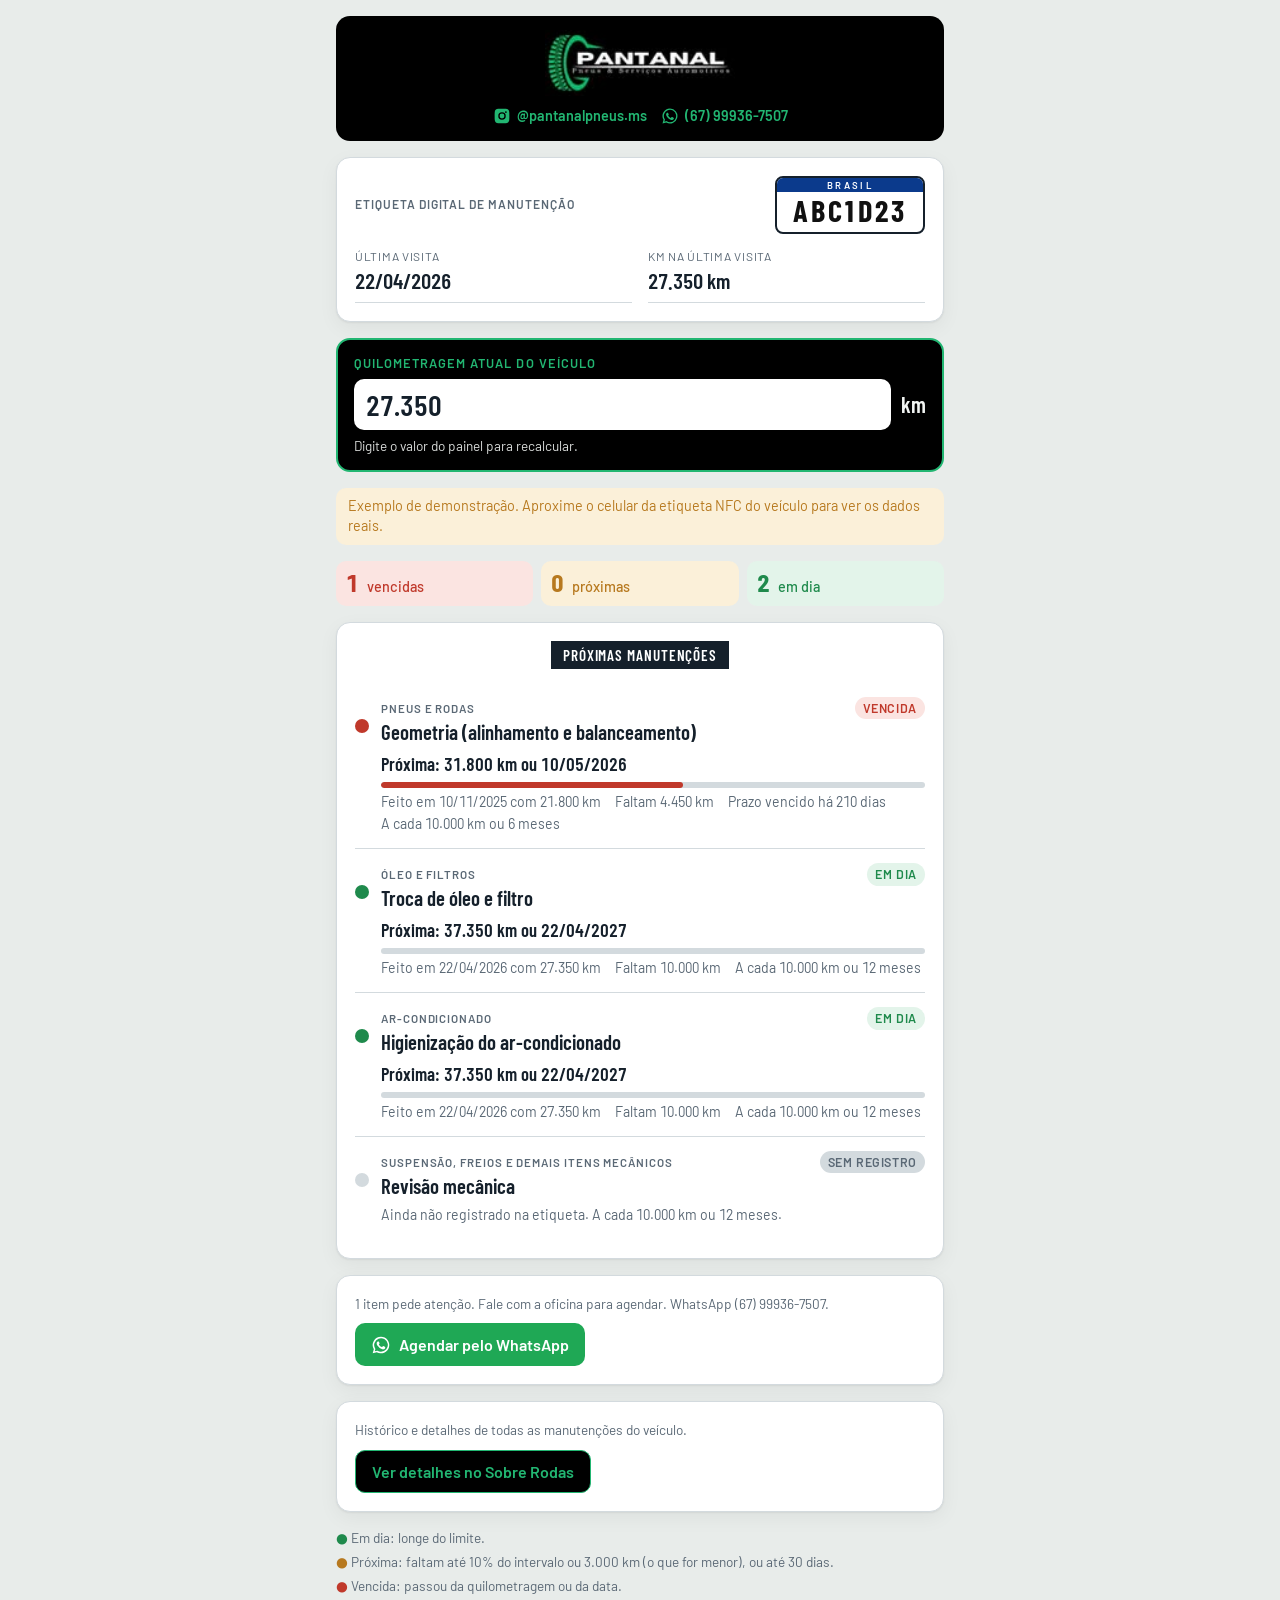
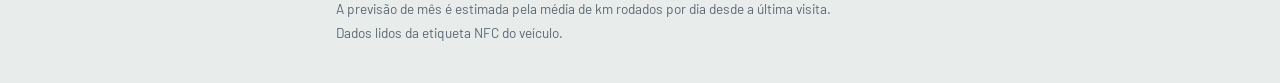
==== frontend/cliente/index.html @ e198ce08 "Separar backend em Python e área da oficina com login - frontend/cliente: página do cliente (GitHub " ====
<!doctype html>
<html lang="pt-BR">
<head>
<meta charset="utf-8">
<meta name="viewport" content="width=device-width, initial-scale=1, viewport-fit=cover">
<title>Etiqueta de Manutenção</title>
<link rel="stylesheet" href="https://fonts.googleapis.com/css2?family=Barlow+Condensed:wght@500;600;700&family=Barlow:wght@400;500;600&display=swap">
<link rel="stylesheet" href="estilo.css">

</head>
<body>
<main class="wrap">
  <header class="brandbar">
    <img src="logo.png" alt="Pantanal Pneus &amp; Serviços Automotivos" width="150" height="52">
    <nav class="brandlinks" aria-label="Contato da oficina">
      <a id="insta" href="#" target="_blank" rel="noopener"><svg viewBox="0 0 24 24" aria-hidden="true"><path d="M12 2.2c3.2 0 3.6 0 4.8.1 3.3.1 4.8 1.7 4.9 4.9.1 1.3.1 1.6.1 4.8s0 3.6-.1 4.8c-.1 3.2-1.7 4.8-4.9 4.9-1.3.1-1.6.1-4.8.1s-3.6 0-4.8-.1c-3.3-.1-4.8-1.7-4.9-4.9C2.2 15.6 2.2 15.2 2.2 12s0-3.6.1-4.8C2.4 3.9 3.9 2.4 7.2 2.3 8.4 2.2 8.8 2.2 12 2.2zm0 4.8a5 5 0 1 0 0 10 5 5 0 0 0 0-10zm0 8.2a3.2 3.2 0 1 1 0-6.4 3.2 3.2 0 0 1 0 6.4zm5.2-9.6a1.2 1.2 0 1 0 0 2.4 1.2 1.2 0 0 0 0-2.4z"/></svg><span id="instaTxt"></span></a>
      <a id="whatsTopo" href="#" target="_blank" rel="noopener"><svg viewBox="0 0 24 24" aria-hidden="true"><path d="M12 2a10 10 0 0 0-8.6 15.1L2 22l5-1.3A10 10 0 1 0 12 2zm0 18.2c-1.5 0-3-.4-4.2-1.2l-.3-.2-3 .8.8-2.9-.2-.3A8.2 8.2 0 1 1 12 20.2zm4.5-6.1c-.2-.1-1.5-.7-1.7-.8-.2-.1-.4-.1-.6.1l-.8 1c-.1.2-.3.2-.5.1a6.7 6.7 0 0 1-3.3-2.9c-.3-.4.2-.4.7-1.3.1-.2 0-.3 0-.4l-.8-1.8c-.2-.5-.4-.4-.6-.4h-.5c-.2 0-.4.1-.7.3-.2.3-.9.9-.9 2.1s.9 2.4 1 2.6c.1.2 1.8 2.8 4.4 3.9 1.6.7 2.3.8 3.1.6.5-.1 1.5-.6 1.7-1.2.2-.6.2-1.1.2-1.2-.1-.1-.3-.2-.5-.3z"/></svg><span id="foneTopo"></span></a>
    </nav>
  </header>

  <section class="sticker" aria-labelledby="titulo">
    <div class="top">
      <div class="kicker" id="titulo">Etiqueta digital de manutenção</div>
      <h1 class="plate" aria-label="Placa do veículo"><span id="placa">–</span></h1>
    </div>
    <dl class="facts">
      <div><dt>Última visita</dt><dd class="tab" id="ultData">–</dd></div>
      <div><dt>Km na última visita</dt><dd class="tab" id="ultKm">–</dd></div>
    </dl>
  </section>

  <section class="kmbox">
    <label for="km">Quilometragem atual do veículo</label>
    <div class="kmrow">
      <input id="km" type="text" inputmode="numeric" autocomplete="off" aria-describedby="kmhint">
      <span>km</span>
    </div>
    <div class="kmhint" id="kmhint">Digite o valor do painel para recalcular.</div>
  </section>

  <div class="notice" id="aviso" hidden></div>

  <section class="summary" aria-label="Resumo">
    <div class="chip bad"><span class="num tab" id="nBad">0</span> vencidas</div>
    <div class="chip warn"><span class="num tab" id="nWarn">0</span> próximas</div>
    <div class="chip ok"><span class="num tab" id="nOk">0</span> em dia</div>
  </section>

  <section class="sticker" aria-label="Próximas manutenções">
    <div class="label-head">Próximas manutenções</div>
    <ul class="list" id="lista"></ul>
  </section>

  <section class="sticker contact">
    <div class="small" id="contatoTxt">Fale com a oficina para agendar.</div>
    <a class="btn" id="whats" href="#" target="_blank" rel="noopener"><svg viewBox="0 0 24 24" aria-hidden="true"><path d="M12 2a10 10 0 0 0-8.6 15.1L2 22l5-1.3A10 10 0 1 0 12 2zm0 18.2c-1.5 0-3-.4-4.2-1.2l-.3-.2-3 .8.8-2.9-.2-.3A8.2 8.2 0 1 1 12 20.2zm4.5-6.1c-.2-.1-1.5-.7-1.7-.8-.2-.1-.4-.1-.6.1l-.8 1c-.1.2-.3.2-.5.1a6.7 6.7 0 0 1-3.3-2.9c-.3-.4.2-.4.7-1.3.1-.2 0-.3 0-.4l-.8-1.8c-.2-.5-.4-.4-.6-.4h-.5c-.2 0-.4.1-.7.3-.2.3-.9.9-.9 2.1s.9 2.4 1 2.6c.1.2 1.8 2.8 4.4 3.9 1.6.7 2.3.8 3.1.6.5-.1 1.5-.6 1.7-1.2.2-.6.2-1.1.2-1.2-.1-.1-.3-.2-.5-.3z"/></svg>Agendar pelo WhatsApp</a>
  </section>

  <section class="sticker contact">
    <div class="small">Histórico e detalhes de todas as manutenções do veículo.</div>
    <a class="b primary" id="detalhes" href="#" target="_blank" rel="noopener">Ver detalhes no Sobre Rodas</a>
  </section>

  <footer class="small legend">
    <div><b style="color:var(--ok)">●</b> Em dia: longe do limite.</div>
    <div><b style="color:var(--warn)">●</b> Próxima: faltam até 10% do intervalo ou 3.000 km (o que for menor), ou até 30 dias.</div>
    <div><b style="color:var(--bad)">●</b> Vencida: passou da quilometragem ou da data.</div>
    <div>A previsão de mês é estimada pela média de km rodados por dia desde a última visita.</div>
    <div class="foot-links"><span>Dados lidos da etiqueta NFC do veículo.</span><a id="linkOficina" href="#" hidden>Área da oficina</a></div>
  </footer>
</main>

<script src="config.js"></script>
<script>
const CFG = window.ETIQUETA, U = window.ETQ;
const $ = id => document.getElementById(id);
const fmtKm = n => Math.round(n).toLocaleString("pt-BR");
const fmtData = d => d.toLocaleDateString("pt-BR");
const fmtMes = d => d.toLocaleDateString("pt-BR", { month: "short", year: "numeric" }).replace(".", "");
const addMeses = (d, m) => { const r = new Date(d); r.setMonth(r.getMonth() + m); return r; };
const DIA = 86400000;
const hoje = () => { const d = new Date(); d.setHours(0, 0, 0, 0); return d; };
const RANK = { bad: 0, warn: 1, ok: 2, none: 3 };
const TEXTO = { bad: "Vencida", warn: "Próxima", ok: "Em dia", none: "Sem registro" };

// Exemplo mostrado quando a página é aberta sem os dados da etiqueta.
const EXEMPLO = "p=ABC1D23&o=l3q.1rz&g=gtk.1ng&h=o";

let params = new URLSearchParams(location.search);
const temDados = params.get("p") || CFG.servicos.some(s => { const r = U.ler(params, s); return r.km || r.dt; });
if (!temDados) params = new URLSearchParams(EXEMPLO);

const placa = U.placa(params.get("p")) || "–";
const registros = CFG.servicos.map(s => { const r = U.ler(params, s); return { ...s, ultKm: U.km(r.km), ultData: U.data(r.dt) }; });

// Visita mais recente: maior km e data mais recente entre os serviços.
const kms = registros.map(r => r.ultKm).filter(v => v != null);
const datas = registros.map(r => r.ultData).filter(Boolean);
const kmUltimo = kms.length ? Math.max(...kms) : 0;
const dataUltima = datas.length ? new Date(Math.max(...datas)) : null;

function calcular(kmAtual) {
  const m = CFG.margem;
  const kmPorDia = dataUltima && kmAtual > kmUltimo ? (kmAtual - kmUltimo) / Math.max(1, (hoje() - dataUltima) / DIA) : 0;

  return registros.map(r => {
    const it = { ...r, status: "none", usado: 0 };
    if (r.ultKm == null && !r.ultData) return it;
    let status = "ok";
    if (r.ultKm != null) {
      it.proxKm = r.ultKm + r.intervalo_km;
      it.faltaKm = it.proxKm - kmAtual;
      const margem = Math.min(r.intervalo_km * m.fracao, m.km);
      status = it.faltaKm <= 0 ? "bad" : it.faltaKm <= margem ? "warn" : "ok";
      it.usado = Math.min(1, Math.max(0, (kmAtual - r.ultKm) / r.intervalo_km));
      if (it.faltaKm > 0 && kmPorDia > 0) it.estimada = new Date(hoje().getTime() + (it.faltaKm / kmPorDia) * DIA);
    }
    if (r.ultData && r.intervalo_meses) {
      it.proxData = addMeses(r.ultData, r.intervalo_meses);
      it.faltaDias = Math.round((it.proxData - hoje()) / DIA);
      const st = it.faltaDias < 0 ? "bad" : it.faltaDias <= m.dias ? "warn" : "ok";
      if (RANK[st] < RANK[status]) status = st;
      // Sem km registrado, a barra mostra o tempo decorrido
      if (r.ultKm == null) it.usado = Math.min(1, Math.max(0, (hoje() - r.ultData) / (it.proxData - r.ultData)));
    }
    it.status = status;
    return it;
  }).sort((a, b) => RANK[a.status] - RANK[b.status] || (a.faltaKm ?? 1e9) - (b.faltaKm ?? 1e9));
}

function el(tag, cls, txt) { const e = document.createElement(tag); if (cls) e.className = cls; if (txt != null) e.textContent = txt; return e; }

function render() {
  const kmAtual = U.km($("km").value) || 0;
  const itens = calcular(kmAtual);
  const lista = $("lista");
  lista.replaceChildren();
  const cont = { bad: 0, warn: 0, ok: 0, none: 0 };

  for (const it of itens) {
    cont[it.status]++;
    const li = el("li", "item " + it.status);
    li.append(el("span", "dot"));
    const b = el("div", "body");

    const r1 = el("div", "row1");
    const tt = el("div", "ttl"); tt.append(el("span", "grp", it.grupo), el("h2", null, it.nome));
    r1.append(tt, el("span", "pill", TEXTO[it.status]));
    b.append(r1);

    const meta = el("div", "meta tab");
    if (it.status === "none") {
      meta.append(el("span", null, "Ainda não registrado na etiqueta. A cada " + fmtKm(it.intervalo_km) + " km ou " + it.intervalo_meses + " meses."));
      b.append(meta); li.append(b); lista.append(li); continue;
    }

    const partes = [];
    if (it.proxKm != null) partes.push(fmtKm(it.proxKm) + " km");
    if (it.proxData) partes.push(fmtData(it.proxData));
    b.append(el("div", "next tab", "Próxima: " + partes.join(" ou ")));

    const bar = el("div", "bar"); const fill = el("i"); fill.style.width = (it.usado * 100).toFixed(1) + "%"; bar.append(fill);
    bar.setAttribute("role", "progressbar"); bar.setAttribute("aria-valuenow", Math.round(it.usado * 100));
    bar.setAttribute("aria-valuemin", 0); bar.setAttribute("aria-valuemax", 100); bar.setAttribute("aria-label", "Intervalo usado");
    b.append(bar);

    const feito = [];
    if (it.ultData) feito.push("em " + fmtData(it.ultData));
    if (it.ultKm != null) feito.push("com " + fmtKm(it.ultKm) + " km");
    meta.append(el("span", null, "Feito " + feito.join(" ")));
    if (it.faltaKm != null) meta.append(el("span", null, it.faltaKm > 0 ? "Faltam " + fmtKm(it.faltaKm) + " km" : "Passou " + fmtKm(-it.faltaKm) + " km"));
    if (it.faltaDias != null && it.faltaDias < 0) meta.append(el("span", null, "Prazo vencido há " + (-it.faltaDias) + " dias"));
    else if (it.faltaDias != null && it.faltaDias <= CFG.margem.dias) meta.append(el("span", null, "Prazo vence em " + it.faltaDias + (it.faltaDias === 1 ? " dia" : " dias")));
    if (it.estimada) meta.append(el("span", null, "Previsão: " + fmtMes(it.estimada)));
    meta.append(el("span", null, "A cada " + fmtKm(it.intervalo_km) + " km ou " + it.intervalo_meses + " meses"));
    b.append(meta);
    li.append(b);
    lista.append(li);
  }
  $("nBad").textContent = cont.bad; $("nWarn").textContent = cont.warn; $("nOk").textContent = cont.ok;

  $("kmhint").textContent = kmAtual < kmUltimo
    ? "Atenção: valor menor que o da última visita (" + fmtKm(kmUltimo) + " km)."
    : "Digite o valor do painel para recalcular.";

  const pend = itens.filter(i => i.status === "bad" || i.status === "warn").map(i => i.nome);
  const msg = "Olá! Quero agendar manutenção do veículo " + placa + " (" + fmtKm(kmAtual) + " km)." +
    (pend.length ? " Itens: " + pend.join(", ") + "." : "");
  const w = CFG.oficina.whatsapp;
  $("whats").href = "https://wa.me/" + w + "?text=" + encodeURIComponent(msg);
  $("contatoTxt").textContent = (pend.length
    ? pend.length + (pend.length > 1 ? " itens pedem" : " item pede") + " atenção. Fale com a oficina para agendar."
    : "Tudo em dia. A oficina avisa quando chegar a hora.") + " WhatsApp " + U.fone(w) + ".";

  try { localStorage.setItem("km:" + placa, String(kmAtual)); } catch (e) {}
}

// Cabeçalho e dados fixos
const of = CFG.oficina;
$("insta").href = "https://www.instagram.com/" + of.instagram + "/";
$("instaTxt").textContent = "@" + of.instagram;
$("whatsTopo").href = "https://wa.me/" + of.whatsapp;
$("foneTopo").textContent = U.fone(of.whatsapp);
$("placa").textContent = placa;
$("detalhes").href = CFG.sobreRodas.url;
$("detalhes").textContent = "Ver detalhes no " + CFG.sobreRodas.nome;
if (CFG.areaOficina) { $("linkOficina").href = CFG.areaOficina; $("linkOficina").hidden = false; }
$("ultData").textContent = dataUltima ? fmtData(dataUltima) : "–";
$("ultKm").textContent = kms.length ? fmtKm(kmUltimo) + " km" : "–";
if (!temDados) {
  $("aviso").hidden = false;
  $("aviso").textContent = "Exemplo de demonstração. Aproxime o celular da etiqueta NFC do veículo para ver os dados reais.";
}

let salvo = null;
try { salvo = localStorage.getItem("km:" + placa); } catch (e) {}
$("km").value = fmtKm(Math.max(Number(salvo) || 0, kmUltimo));

$("km").addEventListener("input", e => {
  const n = e.target.value.replace(/\D/g, "").slice(0, 7);
  e.target.value = n ? fmtKm(Number(n)) : "";
  render();
});

render();
</script>
</body>
</html>
---- frontend/cliente/estilo.css ----
/* Layout: uma coluna estreita como a etiqueta colada no para-brisa; campo de km fixo no topo, itens ordenados por urgência. */
:root {
  --bg: #e8ecea;
  --sticker: #ffffff;
  --ink: #15202b;
  --muted: #5a6875;
  --line: #d3dade;
  --accent: #137a4c;
  --accent-ink: #ffffff;
  --brand: #22b672;
  --brand-black: #000000;
  --brand-on: #f2f5f3;
  --ok: #1f8a4c;
  --ok-bg: #e3f4ea;
  --warn: #b7791f;
  --warn-bg: #fbf0d9;
  --bad: #c0392b;
  --bad-bg: #fbe4e1;
  --display: "Barlow Condensed", "Arial Narrow", "Roboto Condensed", sans-serif;
  --body: "Barlow", "Segoe UI", system-ui, sans-serif;
}
@media (prefers-color-scheme: dark) { :root:not([data-theme="light"]) {
  --bg: #0e1311; --sticker: #171e1b; --ink: #e6ecf0; --muted: #94a3b0; --line: #2a3742;
  --accent: #3fcb8a; --accent-ink: #0f161c;
  --ok: #4cc283; --ok-bg: #16301f; --warn: #e8b04f; --warn-bg: #36290f; --bad: #f0786a; --bad-bg: #3a1a17;
  color-scheme: dark; } }
:root[data-theme="dark"] {
  --bg: #0e1311; --sticker: #171e1b; --ink: #e6ecf0; --muted: #94a3b0; --line: #2a3742;
  --accent: #3fcb8a; --accent-ink: #0f161c;
  --ok: #4cc283; --ok-bg: #16301f; --warn: #e8b04f; --warn-bg: #36290f; --bad: #f0786a; --bad-bg: #3a1a17;
  color-scheme: dark; }

* { box-sizing: border-box; }
body { margin: 0; background: var(--bg); color: var(--ink); font: 400 16px/1.45 var(--body); }
.wrap { max-width: 640px; margin: 0 auto; padding: 16px 16px 40px; display: grid; gap: 16px; }
h1, h2, .num, .label-head { font-family: var(--display); }
.tab { font-variant-numeric: tabular-nums; }

/* Faixa da marca */
.brandbar { background: var(--brand-black); color: var(--brand-on); border-radius: 14px; padding: 14px 16px; display: flex; flex-direction: column; align-items: center; gap: 10px; text-align: center; }
.brandbar img { display: block; width: 190px; max-width: 100%; height: auto; }
.brandlinks { display: flex; flex-wrap: wrap; justify-content: center; gap: 6px 14px; font-size: .9rem; }
.brandlinks a { color: var(--brand); text-decoration: none; font-weight: 600; display: inline-flex; align-items: center; gap: 6px; }
.brandlinks a:hover { text-decoration: underline; }
.brandlinks a:focus-visible { outline: 2px solid var(--brand); outline-offset: 2px; }
.brandlinks svg { width: 18px; height: 18px; fill: currentColor; }

/* Etiqueta principal */
.sticker { background: var(--sticker); border-radius: 14px; border: 1px solid var(--line); box-shadow: 0 1px 2px rgb(0 0 0 / .06), 0 6px 20px rgb(0 0 0 / .05); padding: 18px; display: grid; gap: 14px; }
.top { display: flex; justify-content: space-between; align-items: center; gap: 12px; flex-wrap: wrap; }
h1 { margin: 0; font-size: 1.9rem; font-weight: 700; line-height: 1.05; text-wrap: balance; }
.sub { color: var(--muted); font-size: .95rem; margin-top: 2px; }
.facts { display: grid; grid-template-columns: repeat(auto-fit, minmax(150px, 1fr)); gap: 10px 16px; margin: 0; }
.facts div { border-bottom: 1px solid var(--line); padding-bottom: 6px; min-width: 0; }
.facts dt { font-size: .75rem; text-transform: uppercase; letter-spacing: .06em; color: var(--muted); }
.facts dd { margin: 0; font-family: var(--display); font-size: 1.35rem; font-weight: 600; }

/* Campo de km */
.kmbox { position: sticky; top: env(safe-area-inset-top, 0px); z-index: 5; background: var(--brand-black); color: var(--brand-on); border: 2px solid var(--brand); border-radius: 14px; padding: 14px 16px; display: grid; gap: 6px; }
.kmbox label { color: var(--brand); font-size: .8rem; text-transform: uppercase; letter-spacing: .08em; font-weight: 600; }
.kmrow { display: flex; align-items: center; gap: 10px; }
.kmrow input { flex: 1; min-width: 0; font: 600 1.8rem/1 var(--display); padding: 8px 12px; border-radius: 10px; border: 0; background: var(--sticker); color: var(--ink); font-variant-numeric: tabular-nums; }
.kmrow input:focus-visible { outline: 3px solid var(--brand); outline-offset: 2px; }
.kmrow span { font: 600 1.4rem var(--display); }
.kmhint { font-size: .85rem; opacity: .9; }

/* Resumo */
.summary { display: grid; grid-template-columns: repeat(3, 1fr); gap: 8px; }
.chip { border-radius: 10px; padding: 8px 10px; display: flex; align-items: baseline; gap: 8px; font-weight: 500; font-size: .9rem; }
.chip .num { font-size: 1.6rem; font-weight: 700; line-height: 1; }
.chip.bad { background: var(--bad-bg); color: var(--bad); }
.chip.warn { background: var(--warn-bg); color: var(--warn); }
.chip.ok { background: var(--ok-bg); color: var(--ok); }

/* Lista de manutenções */
.label-head { justify-self: center; background: var(--ink); color: var(--sticker); font-size: .95rem; font-weight: 600; letter-spacing: .06em; padding: 3px 12px; text-transform: uppercase; }
.list { list-style: none; margin: 0; padding: 0; display: grid; }
.item { display: grid; grid-template-columns: 14px 1fr; gap: 4px 12px; padding: 14px 0; border-top: 1px solid var(--line); }
.item:first-child { border-top: 0; }
.dot { width: 14px; height: 14px; border-radius: 50%; margin-top: 22px; }
.ok .dot { background: var(--ok); } .warn .dot { background: var(--warn); } .bad .dot { background: var(--bad); }
.body { min-width: 0; display: grid; gap: 4px; }
.row1 { display: flex; justify-content: space-between; align-items: baseline; gap: 8px; flex-wrap: wrap; }
.row1 h2 { margin: 0; font-size: 1.3rem; font-weight: 600; }
.ttl { display: grid; min-width: 0; }
.grp { font-size: .72rem; text-transform: uppercase; letter-spacing: .08em; color: var(--muted); font-weight: 600; }
.pill { font-size: .78rem; font-weight: 600; text-transform: uppercase; letter-spacing: .05em; padding: 2px 8px; border-radius: 999px; white-space: nowrap; }
.ok .pill { background: var(--ok-bg); color: var(--ok); } .warn .pill { background: var(--warn-bg); color: var(--warn); } .bad .pill { background: var(--bad-bg); color: var(--bad); }
.next { font-family: var(--display); font-size: 1.15rem; font-weight: 600; }
.bar { height: 6px; background: var(--line); border-radius: 3px; overflow: hidden; }
.bar i { display: block; height: 100%; border-radius: 3px; }
.ok .bar i { background: var(--ok); } .warn .bar i { background: var(--warn); } .bad .bar i { background: var(--bad); }
.meta { color: var(--muted); font-size: .88rem; display: flex; flex-wrap: wrap; gap: 2px 14px; }

/* Rodapé */
.contact { display: flex; flex-wrap: wrap; gap: 10px; align-items: center; justify-content: space-between; }
.btn { display: inline-flex; align-items: center; gap: 8px; background: #1fa855; color: #fff; text-decoration: none; font-weight: 600; padding: 10px 16px; border-radius: 10px; }
.btn svg { width: 20px; height: 20px; fill: currentColor; }
.btn:focus-visible, .linkbtn:focus-visible { outline: 3px solid var(--accent); outline-offset: 2px; }
.small { font-size: .85rem; color: var(--muted); }
.legend { display: grid; gap: 4px; }
.legend b { font-weight: 600; }
.linkbtn { background: none; border: 0; padding: 0; color: var(--accent); font: inherit; text-decoration: underline; cursor: pointer; }
.notice { background: var(--warn-bg); color: var(--warn); border-radius: 10px; padding: 8px 12px; font-size: .9rem; }
@media (max-width: 380px) { .summary { grid-template-columns: 1fr; } }
@media (prefers-reduced-motion: no-preference) { .bar i { transition: width .3s ease; } }

/* Placa no padrão Mercosul */
.plate { margin: 0; border: 2px solid var(--ink); border-radius: 8px; padding: 0; overflow: hidden; background: #fff; color: #111; display: inline-grid; min-width: 150px; text-align: center; }
.plate::before { content: "BRASIL"; display: block; background: #0b3a8c; color: #fff; font: 600 .6rem/1.5 var(--body); letter-spacing: .25em; }
.plate span { display: block; font: 700 1.9rem/1.1 var(--display); letter-spacing: .1em; padding: 2px 12px 4px; }
.kicker { font-size: .75rem; text-transform: uppercase; letter-spacing: .08em; color: var(--muted); font-weight: 600; }
.none .dot { background: var(--line); } .none .pill { background: var(--line); color: var(--muted); } .none .bar i { background: var(--muted); }
.foot-links { display: flex; justify-content: space-between; flex-wrap: wrap; gap: 8px; }
.foot-links a { color: var(--accent); }

/* Tela de gravação */
.card { background: var(--sticker); border: 1px solid var(--line); border-radius: 14px; padding: 16px; display: grid; gap: 12px; }
.card h2 { margin: 0; font-family: var(--display); font-size: 1.35rem; font-weight: 600; }
.field { display: grid; gap: 4px; min-width: 0; }
.field label, .field .lbl { font-size: .78rem; text-transform: uppercase; letter-spacing: .06em; color: var(--muted); font-weight: 600; }
.field input, .field textarea { font: 500 1.05rem var(--body); padding: 10px 12px; border-radius: 10px; border: 1px solid var(--line); background: var(--bg); color: var(--ink); min-width: 0; width: 100%; }
.field textarea { font: .85rem/1.4 ui-monospace, Menlo, Consolas, monospace; resize: vertical; word-break: break-all; }
.field input:focus-visible, .field textarea:focus-visible { outline: 3px solid var(--brand); outline-offset: 1px; }
.grid2 { display: grid; grid-template-columns: 1fr 1fr; gap: 10px; }
.svc { border-top: 1px solid var(--line); padding-top: 12px; display: grid; gap: 8px; }
.svc-head { display: flex; justify-content: space-between; align-items: center; gap: 8px; flex-wrap: wrap; }
.svc-head h3 { margin: 0; font: 600 1.15rem var(--display); }
.check { display: inline-flex; align-items: center; gap: 6px; font-size: .9rem; font-weight: 500; cursor: pointer; }
.check input { width: 18px; height: 18px; accent-color: var(--accent); }
.actions { display: flex; flex-wrap: wrap; gap: 8px; }
.b { font: 600 1rem var(--body); padding: 11px 16px; border-radius: 10px; border: 1px solid var(--line); background: var(--sticker); color: var(--ink); cursor: pointer; text-decoration: none; display: inline-flex; align-items: center; gap: 6px; }
.b.primary { background: var(--brand-black); color: var(--brand); border-color: var(--brand); }
.b:disabled { opacity: .5; cursor: not-allowed; }
.b:focus-visible { outline: 3px solid var(--brand); outline-offset: 2px; }
.msg { border-radius: 10px; padding: 10px 12px; font-size: .92rem; }
.msg.ok { background: var(--ok-bg); color: var(--ok); } .msg.warn { background: var(--warn-bg); color: var(--warn); } .msg.bad { background: var(--bad-bg); color: var(--bad); }
.qr { justify-self: start; background: #fff; padding: 10px; border-radius: 10px; }
.qr img, .qr canvas { display: block; width: 168px; height: 168px; }

/* Área da oficina (login, frota) */
.wrap.largo { max-width: 1180px; }
.brandbar.oficina { flex-direction: row; justify-content: space-between; flex-wrap: wrap; text-align: left; }
.brandbar.oficina img { width: 150px; }
.menu { display: flex; flex-wrap: wrap; align-items: center; gap: 6px 16px; font-size: .95rem; }
.menu a, .menu button { color: var(--brand-on); text-decoration: none; font: 600 .95rem var(--body); background: none; border: 0; padding: 4px 0; cursor: pointer; }
.menu a[aria-current="page"] { color: var(--brand); box-shadow: inset 0 -2px var(--brand); }
.menu a:hover, .menu button:hover { color: var(--brand); }
.menu a:focus-visible, .menu button:focus-visible { outline: 2px solid var(--brand); outline-offset: 2px; }
.menu .quem { color: var(--muted); font-size: .85rem; }
.field select { font: 500 1rem var(--body); padding: 9px 10px; border-radius: 10px; border: 1px solid var(--line); background: var(--bg); color: var(--ink); width: 100%; }
.filtros { display: grid; grid-template-columns: repeat(auto-fit, minmax(170px, 1fr)); gap: 10px; align-items: end; }
.summary button.chip { border: 2px solid transparent; cursor: pointer; font: inherit; font-weight: 500; text-align: left; }
.summary button.chip[aria-pressed="true"] { border-color: currentColor; }
.tabela { overflow-x: auto; border: 1px solid var(--line); border-radius: 12px; background: var(--sticker); }
.tabela table { width: 100%; border-collapse: collapse; font-size: .92rem; font-variant-numeric: tabular-nums; }
.tabela th, .tabela td { padding: 9px 8px; text-align: left; border-bottom: 1px solid var(--line); white-space: nowrap; }
.tabela th { position: sticky; top: 0; background: var(--sticker); font-size: .74rem; text-transform: uppercase; letter-spacing: .05em; color: var(--muted); }
.tabela th button { all: unset; cursor: pointer; display: inline-flex; gap: 4px; align-items: center; }
.tabela th button:focus-visible { outline: 2px solid var(--brand); outline-offset: 2px; }
.tabela th button::after { content: "↕"; opacity: .35; }
.tabela th[aria-sort="ascending"] button::after { content: "↑"; opacity: 1; }
.tabela th[aria-sort="descending"] button::after { content: "↓"; opacity: 1; }
.tabela td.n, .tabela th.n { text-align: right; }
.tabela td.w { white-space: normal; min-width: 170px; }
.tabela th.n button { flex-direction: row-reverse; }
.tabela tbody tr.linha { cursor: pointer; }
.tabela tbody tr.linha:hover { background: var(--bg); }
.tabela tbody tr.linha:focus-visible { outline: 2px solid var(--brand); outline-offset: -2px; }
.tabela .placa-txt { font: 700 1.05rem var(--display); letter-spacing: .06em; }
.tabela .est { color: var(--muted); font-size: .8em; }
.tabela tr.detalhe td { white-space: normal; background: var(--bg); padding: 12px 14px; }
.tabela tr.detalhe table { font-size: .88rem; }
.tabela tr.detalhe th { position: static; background: none; }
.st { font-size: .74rem; font-weight: 600; text-transform: uppercase; letter-spacing: .04em; padding: 2px 8px; border-radius: 999px; }
.st.ok { background: var(--ok-bg); color: var(--ok); } .st.warn { background: var(--warn-bg); color: var(--warn); } .st.bad { background: var(--bad-bg); color: var(--bad); }
.vazio { padding: 24px; text-align: center; color: var(--muted); }
.login { max-width: 380px; width: 100%; justify-self: center; }
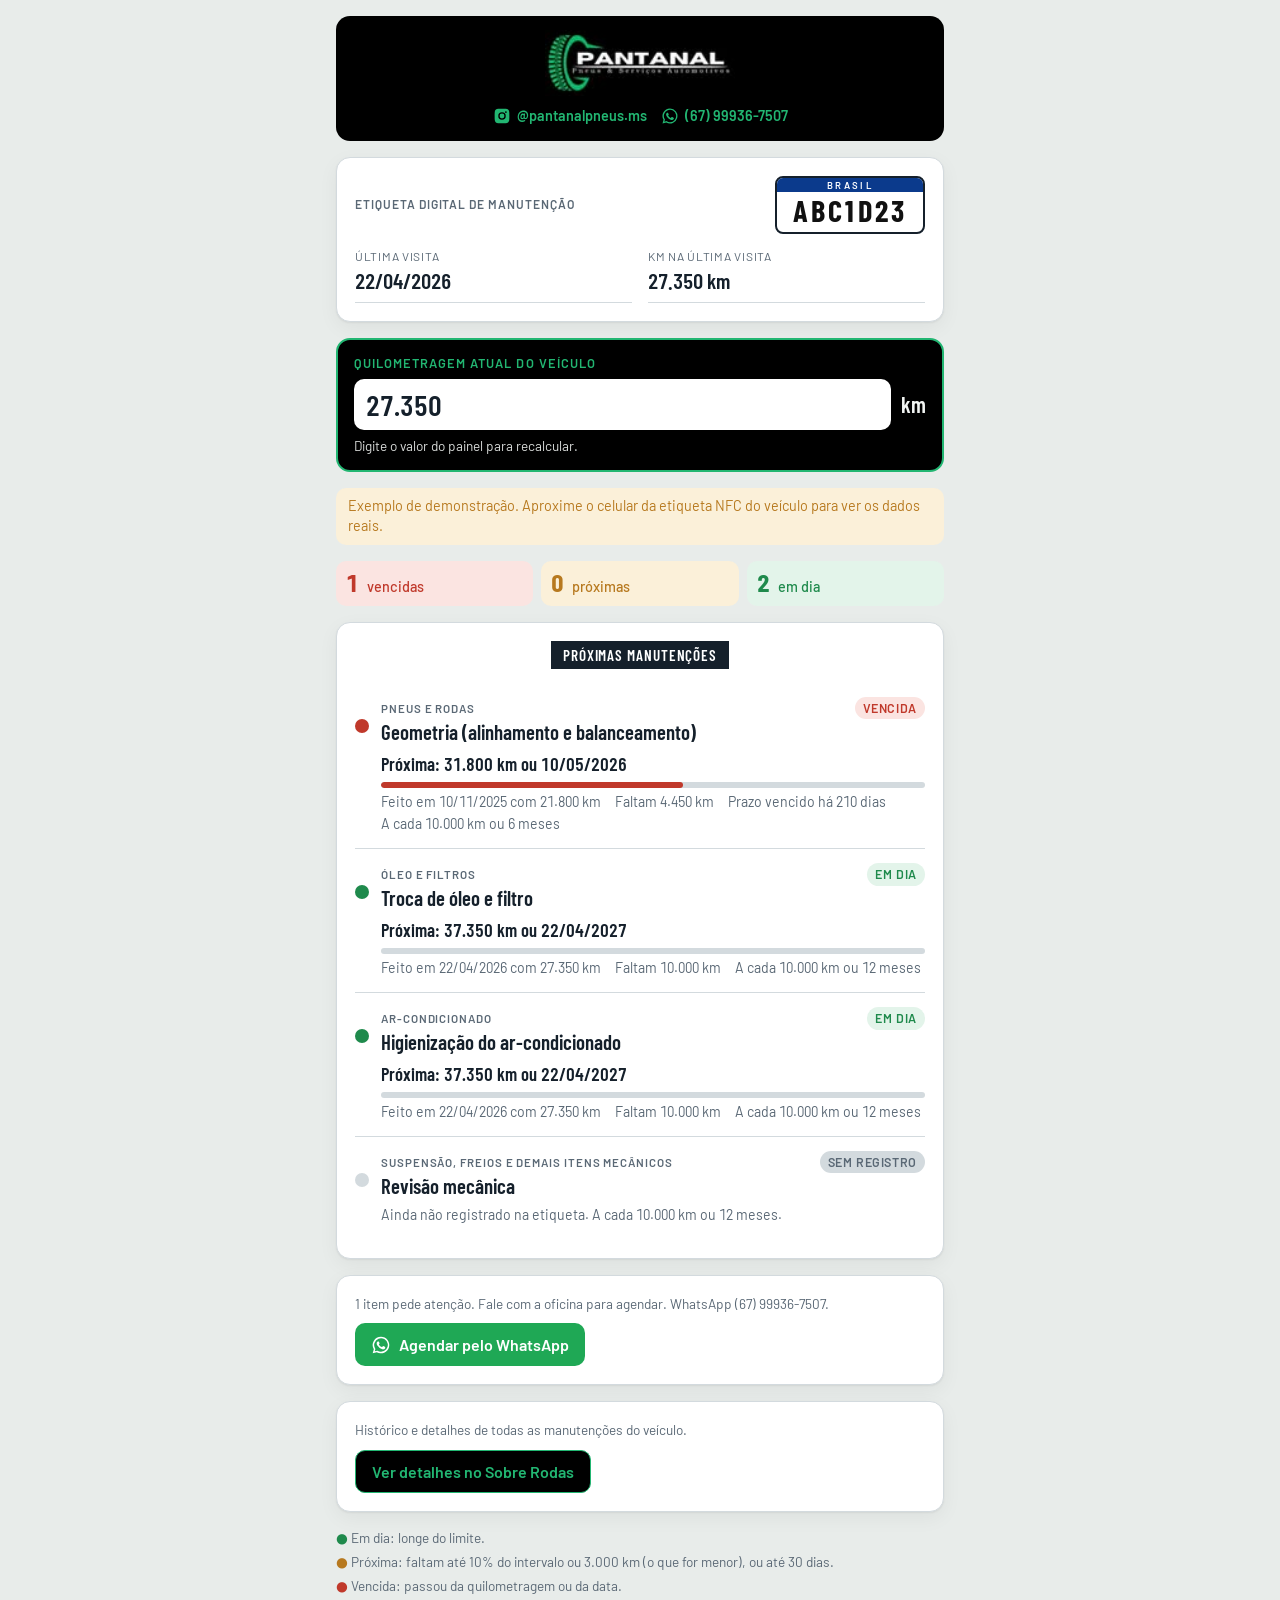
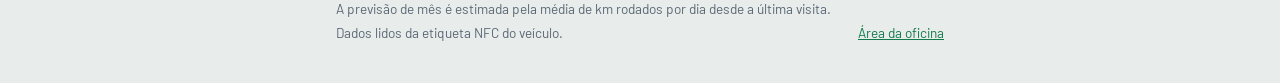
==== commit 50095fbf: "Guardar o km que o cliente digita e usar na estimativa da frota Co-Authored-By: Claude Opus 5.5 (1M " ====
--- a/frontend/cliente/index.html
+++ b/frontend/cliente/index.html
@@ -181,7 +181,7 @@
 
   $("kmhint").textContent = kmAtual < kmUltimo
     ? "Atenção: valor menor que o da última visita (" + fmtKm(kmUltimo) + " km)."
-    : "Digite o valor do painel para recalcular.";
+    : "Digite o valor do painel para recalcular." + (podeEnviar ? " A oficina recebe esse km para prever suas próximas manutenções." : "");
 
   const pend = itens.filter(i => i.status === "bad" || i.status === "warn").map(i => i.nome);
   const msg = "Olá! Quero agendar manutenção do veículo " + placa + " (" + fmtKm(kmAtual) + " km)." +
@@ -216,11 +216,29 @@
 try { salvo = localStorage.getItem("km:" + placa); } catch (e) {}
 $("km").value = fmtKm(Math.max(Number(salvo) || 0, kmUltimo));
 
+// Km digitado pelo cliente vai para a oficina, alguns segundos depois de parar de digitar.
+// Texto puro e sem ler a resposta: funciona também da página antiga no GitHub Pages, sem CORS.
+const podeEnviar = Boolean(CFG.envioKm && temDados && /^[A-Z]{3}\d[A-Z0-9]\d{2}$/.test(placa));
+let espera = null;
+function enviarKm() {
+  clearTimeout(espera); espera = null;
+  const km = U.km($("km").value);
+  if (!podeEnviar || !km || km <= kmUltimo) return;
+  const chave = "enviado:" + placa, hojeTxt = U.iso(hoje());
+  try { if (localStorage.getItem(chave) === hojeTxt + ":" + km) return; } catch (e) {}
+  fetch(CFG.envioKm, { method: "POST", mode: "no-cors", keepalive: true, body: JSON.stringify({ placa, km }) })
+    .then(() => { try { localStorage.setItem(chave, hojeTxt + ":" + km); } catch (e) {} }, () => {});
+}
+
 $("km").addEventListener("input", e => {
   const n = e.target.value.replace(/\D/g, "").slice(0, 7);
   e.target.value = n ? fmtKm(Number(n)) : "";
   render();
+  clearTimeout(espera);
+  espera = setTimeout(enviarKm, 4000);
 });
+$("km").addEventListener("change", enviarKm);
+document.addEventListener("visibilitychange", () => { if (document.hidden && espera) enviarKm(); });
 
 render();
 </script>
--- a/frontend/cliente/estilo.css
+++ b/frontend/cliente/estilo.css
@@ -169,6 +169,7 @@
 .tabela tbody tr.linha:focus-visible { outline: 2px solid var(--brand); outline-offset: -2px; }
 .tabela .placa-txt { font: 700 1.05rem var(--display); letter-spacing: .06em; }
 .tabela .est { color: var(--muted); font-size: .8em; }
+.tabela .est.cli { color: var(--accent); cursor: help; }
 .tabela tr.detalhe td { white-space: normal; background: var(--bg); padding: 12px 14px; }
 .tabela tr.detalhe table { font-size: .88rem; }
 .tabela tr.detalhe th { position: static; background: none; }
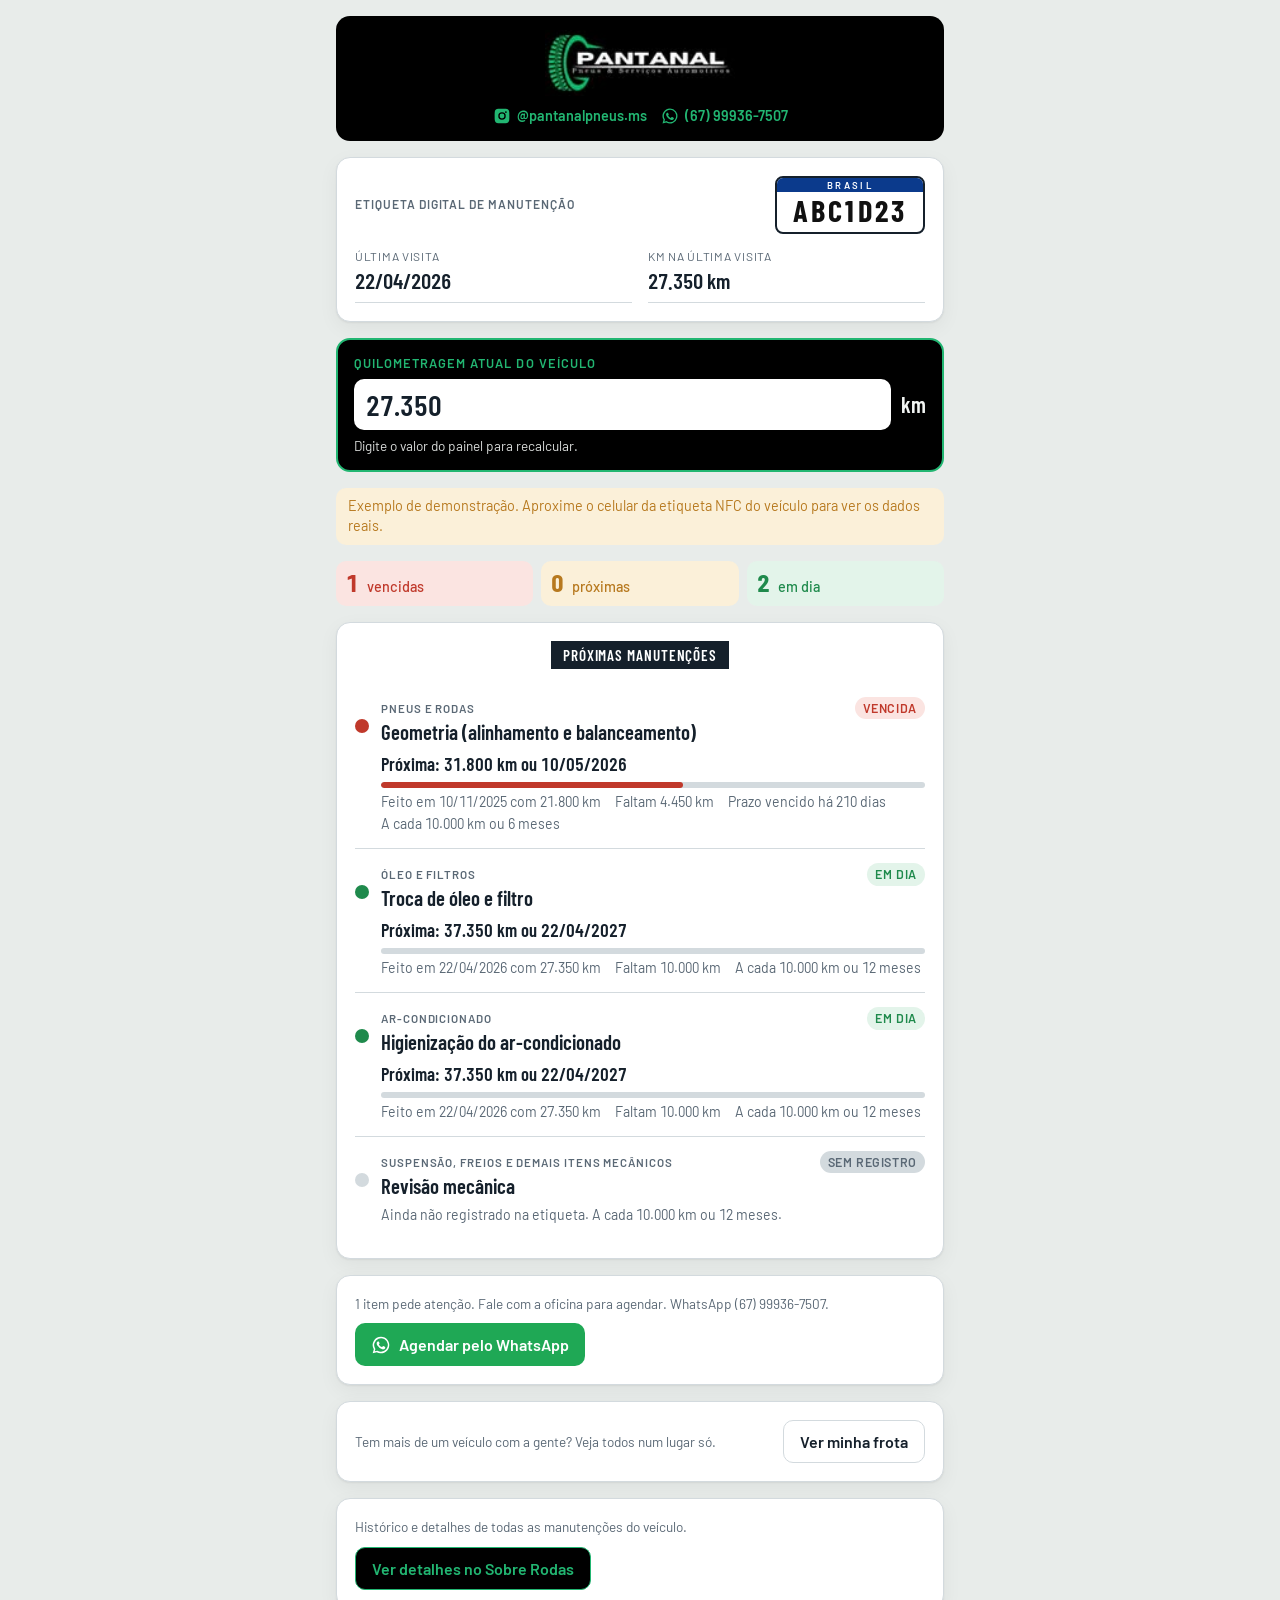
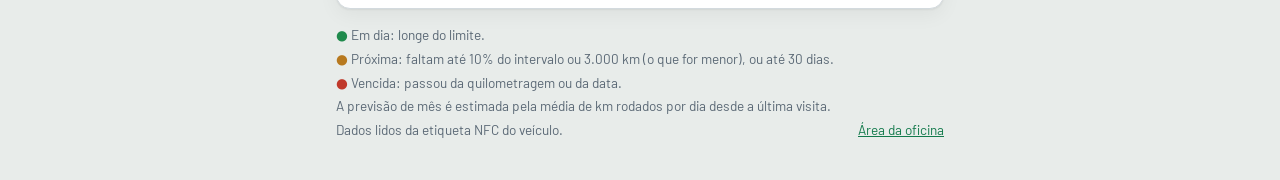
==== commit 73c8825c: "Página "Minha frota" para o cliente ver todos os carros dele A etiqueta ganha o botão "Ver minha fro" ====
--- a/frontend/cliente/index.html
+++ b/frontend/cliente/index.html
@@ -54,6 +54,11 @@
   <section class="sticker contact">
     <div class="small" id="contatoTxt">Fale com a oficina para agendar.</div>
     <a class="btn" id="whats" href="#" target="_blank" rel="noopener"><svg viewBox="0 0 24 24" aria-hidden="true"><path d="M12 2a10 10 0 0 0-8.6 15.1L2 22l5-1.3A10 10 0 1 0 12 2zm0 18.2c-1.5 0-3-.4-4.2-1.2l-.3-.2-3 .8.8-2.9-.2-.3A8.2 8.2 0 1 1 12 20.2zm4.5-6.1c-.2-.1-1.5-.7-1.7-.8-.2-.1-.4-.1-.6.1l-.8 1c-.1.2-.3.2-.5.1a6.7 6.7 0 0 1-3.3-2.9c-.3-.4.2-.4.7-1.3.1-.2 0-.3 0-.4l-.8-1.8c-.2-.5-.4-.4-.6-.4h-.5c-.2 0-.4.1-.7.3-.2.3-.9.9-.9 2.1s.9 2.4 1 2.6c.1.2 1.8 2.8 4.4 3.9 1.6.7 2.3.8 3.1.6.5-.1 1.5-.6 1.7-1.2.2-.6.2-1.1.2-1.2-.1-.1-.3-.2-.5-.3z"/></svg>Agendar pelo WhatsApp</a>
+  </section>
+
+  <section class="sticker contact" id="frotaBox">
+    <div class="small">Tem mais de um veículo com a gente? Veja todos num lugar só.</div>
+    <a class="b" id="linkFrota" href="frota.html">Ver minha frota</a>
   </section>
 
   <section class="sticker contact">
@@ -205,6 +210,8 @@
 $("detalhes").href = CFG.sobreRodas.url;
 $("detalhes").textContent = "Ver detalhes no " + CFG.sobreRodas.nome;
 if (CFG.areaOficina) { $("linkOficina").href = CFG.areaOficina; $("linkOficina").hidden = false; }
+// Minha frota: já leva a placa desta etiqueta para o campo de verificação.
+if (CFG.minhaFrota) { if (temDados && placa !== "–") $("linkFrota").href = "frota.html?p=" + placa; } else $("frotaBox").hidden = true;
 $("ultData").textContent = dataUltima ? fmtData(dataUltima) : "–";
 $("ultKm").textContent = kms.length ? fmtKm(kmUltimo) + " km" : "–";
 if (!temDados) {
--- a/frontend/cliente/estilo.css
+++ b/frontend/cliente/estilo.css
@@ -114,11 +114,21 @@
 .foot-links { display: flex; justify-content: space-between; flex-wrap: wrap; gap: 8px; }
 .foot-links a { color: var(--accent); }
 
+/* Minha frota (página do cliente) */
+.minha-form { display: grid; gap: 12px; }
+.frota-cli { display: grid; gap: 16px; }
+.frota-cli:empty, .summary[hidden], .contact[hidden] { display: none; }
+.frota-cli .plate span { font-size: 1.6rem; }
+.row1 h3 { margin: 0; font: 600 1.2rem var(--display); }
+.fato-sub { display: block; font: 500 .78rem var(--body); color: var(--muted); }
+@media (max-width: 420px) { .minha-form .grid2 { grid-template-columns: 1fr; } }
+
 /* Tela de gravação */
 .card { background: var(--sticker); border: 1px solid var(--line); border-radius: 14px; padding: 16px; display: grid; gap: 12px; }
 .card h2 { margin: 0; font-family: var(--display); font-size: 1.35rem; font-weight: 600; }
 .field { display: grid; gap: 4px; min-width: 0; }
 .field label, .field .lbl { font-size: .78rem; text-transform: uppercase; letter-spacing: .06em; color: var(--muted); font-weight: 600; }
+.field input[type="file"] { font-size: .95rem; padding: 8px; }
 .field input, .field textarea { font: 500 1.05rem var(--body); padding: 10px 12px; border-radius: 10px; border: 1px solid var(--line); background: var(--bg); color: var(--ink); min-width: 0; width: 100%; }
 .field textarea { font: .85rem/1.4 ui-monospace, Menlo, Consolas, monospace; resize: vertical; word-break: break-all; }
 .field input:focus-visible, .field textarea:focus-visible { outline: 3px solid var(--brand); outline-offset: 1px; }
@@ -137,6 +147,14 @@
 .msg.ok { background: var(--ok-bg); color: var(--ok); } .msg.warn { background: var(--warn-bg); color: var(--warn); } .msg.bad { background: var(--bad-bg); color: var(--bad); }
 .qr { justify-self: start; background: #fff; padding: 10px; border-radius: 10px; }
 .qr img, .qr canvas { display: block; width: 168px; height: 168px; }
+.celular { display: flex; flex-wrap: wrap; gap: 12px; align-items: center; border: 1px dashed var(--line); border-radius: 12px; padding: 12px; }
+.celular .small { flex: 1 1 200px; }
+.celular[hidden] { display: none; }
+.qr-fig { display: grid; justify-items: center; gap: 6px; }
+.qr-link { cursor: pointer; text-decoration: none; color: var(--ink); }
+.qr-link:hover { box-shadow: 0 0 0 3px var(--brand); }
+.qr-link:focus-visible { outline: 3px solid var(--brand); outline-offset: 2px; }
+.qr-legenda { font-size: .8rem; color: var(--muted); text-align: center; }
 
 /* Área da oficina (login, frota) */
 .wrap.largo { max-width: 1180px; }
@@ -168,6 +186,22 @@
 .tabela tbody tr.linha:hover { background: var(--bg); }
 .tabela tbody tr.linha:focus-visible { outline: 2px solid var(--brand); outline-offset: -2px; }
 .tabela .placa-txt { font: 700 1.05rem var(--display); letter-spacing: .06em; }
+.tabela .cli-nome { display: block; font-size: .8rem; color: var(--muted); max-width: 160px; overflow: hidden; text-overflow: ellipsis; }
+.tabela tr.detalhe a:not(.b) { color: var(--accent); }
+.tabela tr.detalhe .actions { margin-top: 10px; }
+.kmcel { display: inline-block; max-width: 100%; text-align: right; vertical-align: top; }
+.km-valor { display: block; }
+.km-marcas { display: block; font-size: .8em; line-height: 1.2; white-space: nowrap; }
+.km-marcas .est { font-size: 1em; }
+.kmedit { font: 600 1em var(--body); line-height: 1; padding: 1px 3px; border-radius: 4px; border: 0; background: none; color: var(--muted); cursor: pointer; }
+.kmedit:hover { color: var(--ink); background: var(--bg); }
+.kmedit:disabled { opacity: .5; cursor: not-allowed; }
+.kmedit:focus-visible { outline: 3px solid var(--brand); outline-offset: 1px; }
+.kmatual { display: inline-flex; flex-wrap: wrap; justify-content: flex-end; align-items: center; gap: 2px 4px; max-width: 8.5em; }
+.kmatual input { font: 500 .92rem var(--body); width: 7em; max-width: 100%; padding: 3px 5px; border-radius: 7px; border: 1px solid var(--line); background: var(--bg); color: var(--ink); text-align: right; }
+.kmatual input:focus-visible { outline: 3px solid var(--brand); outline-offset: 1px; }
+.kmmsg { flex-basis: 100%; font-size: .75rem; color: var(--muted); white-space: normal; text-align: right; }
+.kmmsg:empty { display: none; }
 .tabela .est { color: var(--muted); font-size: .8em; }
 .tabela .est.cli { color: var(--accent); cursor: help; }
 .tabela tr.detalhe td { white-space: normal; background: var(--bg); padding: 12px 14px; }
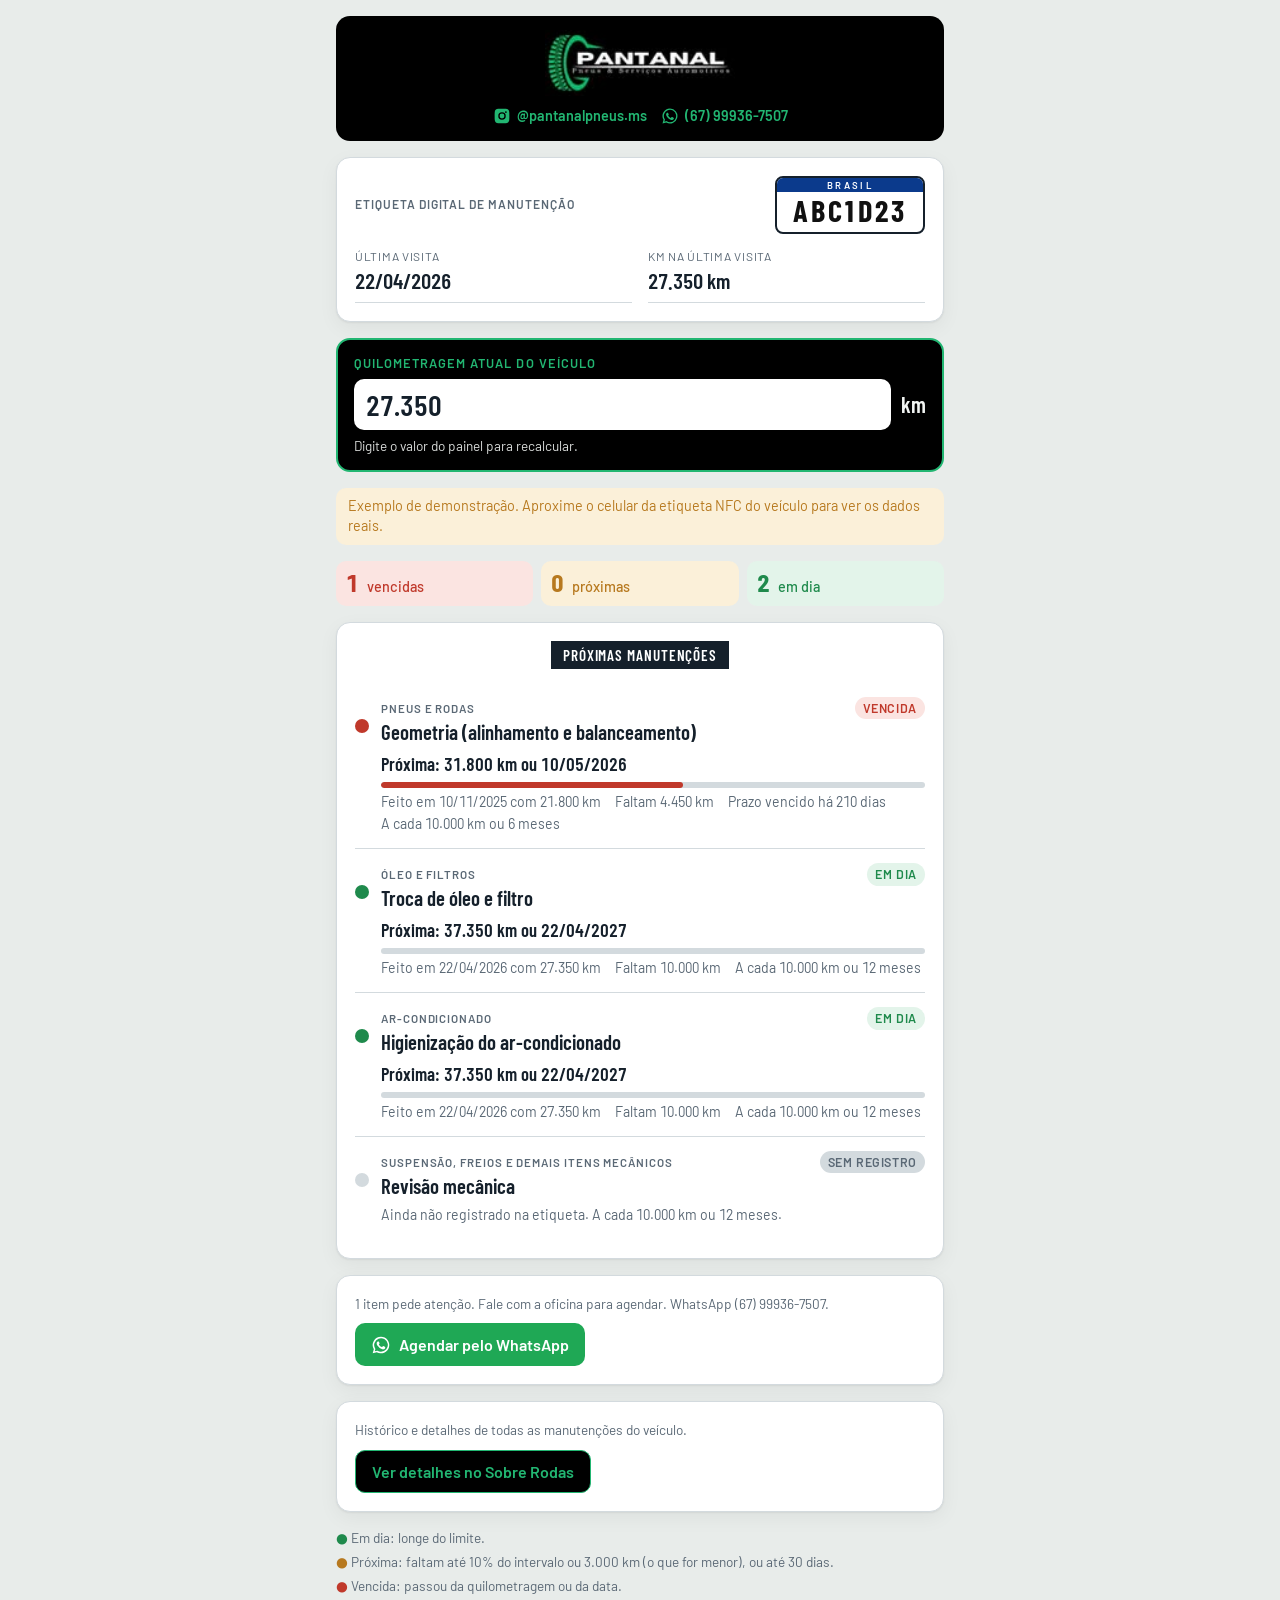
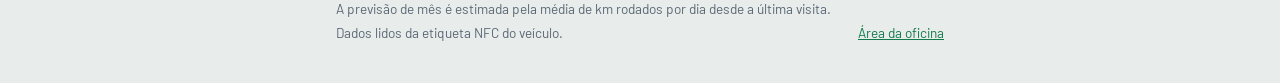
==== commit 4c2c5e54: "Abas com os veículos do mesmo cliente na página da etiqueta Em vez da página "Minha frota", a própri" ====
--- a/frontend/cliente/index.html
+++ b/frontend/cliente/index.html
@@ -18,7 +18,9 @@
     </nav>
   </header>
 
-  <section class="sticker" aria-labelledby="titulo">
+  <div class="abas" id="abas" role="tablist" aria-label="Veículos do cliente" hidden></div>
+
+  <section class="sticker" aria-labelledby="titulo" id="painel">
     <div class="top">
       <div class="kicker" id="titulo">Etiqueta digital de manutenção</div>
       <h1 class="plate" aria-label="Placa do veículo"><span id="placa">–</span></h1>
@@ -54,11 +56,6 @@
   <section class="sticker contact">
     <div class="small" id="contatoTxt">Fale com a oficina para agendar.</div>
     <a class="btn" id="whats" href="#" target="_blank" rel="noopener"><svg viewBox="0 0 24 24" aria-hidden="true"><path d="M12 2a10 10 0 0 0-8.6 15.1L2 22l5-1.3A10 10 0 1 0 12 2zm0 18.2c-1.5 0-3-.4-4.2-1.2l-.3-.2-3 .8.8-2.9-.2-.3A8.2 8.2 0 1 1 12 20.2zm4.5-6.1c-.2-.1-1.5-.7-1.7-.8-.2-.1-.4-.1-.6.1l-.8 1c-.1.2-.3.2-.5.1a6.7 6.7 0 0 1-3.3-2.9c-.3-.4.2-.4.7-1.3.1-.2 0-.3 0-.4l-.8-1.8c-.2-.5-.4-.4-.6-.4h-.5c-.2 0-.4.1-.7.3-.2.3-.9.9-.9 2.1s.9 2.4 1 2.6c.1.2 1.8 2.8 4.4 3.9 1.6.7 2.3.8 3.1.6.5-.1 1.5-.6 1.7-1.2.2-.6.2-1.1.2-1.2-.1-.1-.3-.2-.5-.3z"/></svg>Agendar pelo WhatsApp</a>
-  </section>
-
-  <section class="sticker contact" id="frotaBox">
-    <div class="small">Tem mais de um veículo com a gente? Veja todos num lugar só.</div>
-    <a class="b" id="linkFrota" href="frota.html">Ver minha frota</a>
   </section>
 
   <section class="sticker contact">
@@ -91,18 +88,22 @@
 // Exemplo mostrado quando a página é aberta sem os dados da etiqueta.
 const EXEMPLO = "p=ABC1D23&o=l3q.1rz&g=gtk.1ng&h=o";
 
-let params = new URLSearchParams(location.search);
-const temDados = params.get("p") || CFG.servicos.some(s => { const r = U.ler(params, s); return r.km || r.dt; });
-if (!temDados) params = new URLSearchParams(EXEMPLO);
-
-const placa = U.placa(params.get("p")) || "–";
-const registros = CFG.servicos.map(s => { const r = U.ler(params, s); return { ...s, ultKm: U.km(r.km), ultData: U.data(r.dt) }; });
-
-// Visita mais recente: maior km e data mais recente entre os serviços.
-const kms = registros.map(r => r.ultKm).filter(v => v != null);
-const datas = registros.map(r => r.ultData).filter(Boolean);
-const kmUltimo = kms.length ? Math.max(...kms) : 0;
-const dataUltima = datas.length ? new Date(Math.max(...datas)) : null;
+const daEtiqueta = new URLSearchParams(location.search);
+const temDados = daEtiqueta.get("p") || CFG.servicos.some(s => { const r = U.ler(daEtiqueta, s); return r.km || r.dt; });
+
+// Veículo mostrado: o da etiqueta ou, com abas, o escolhido. usar() troca tudo.
+let params, placa, registros, kms, kmUltimo, dataUltima;
+function usar(p) {
+  params = p;
+  placa = U.placa(params.get("p")) || "–";
+  registros = CFG.servicos.map(s => { const r = U.ler(params, s); return { ...s, ultKm: U.km(r.km), ultData: U.data(r.dt) }; });
+  // Visita mais recente: maior km e data mais recente entre os serviços.
+  kms = registros.map(r => r.ultKm).filter(v => v != null);
+  const datas = registros.map(r => r.ultData).filter(Boolean);
+  kmUltimo = kms.length ? Math.max(...kms) : 0;
+  dataUltima = datas.length ? new Date(Math.max(...datas)) : null;
+}
+usar(temDados ? daEtiqueta : new URLSearchParams(EXEMPLO));
 
 function calcular(kmAtual) {
   const m = CFG.margem;
@@ -206,26 +207,29 @@
 $("instaTxt").textContent = "@" + of.instagram;
 $("whatsTopo").href = "https://wa.me/" + of.whatsapp;
 $("foneTopo").textContent = U.fone(of.whatsapp);
-$("placa").textContent = placa;
 $("detalhes").href = CFG.sobreRodas.url;
 $("detalhes").textContent = "Ver detalhes no " + CFG.sobreRodas.nome;
 if (CFG.areaOficina) { $("linkOficina").href = CFG.areaOficina; $("linkOficina").hidden = false; }
-// Minha frota: já leva a placa desta etiqueta para o campo de verificação.
-if (CFG.minhaFrota) { if (temDados && placa !== "–") $("linkFrota").href = "frota.html?p=" + placa; } else $("frotaBox").hidden = true;
-$("ultData").textContent = dataUltima ? fmtData(dataUltima) : "–";
-$("ultKm").textContent = kms.length ? fmtKm(kmUltimo) + " km" : "–";
 if (!temDados) {
   $("aviso").hidden = false;
   $("aviso").textContent = "Exemplo de demonstração. Aproxime o celular da etiqueta NFC do veículo para ver os dados reais.";
 }
 
-let salvo = null;
-try { salvo = localStorage.getItem("km:" + placa); } catch (e) {}
-$("km").value = fmtKm(Math.max(Number(salvo) || 0, kmUltimo));
+// Dados do veículo mostrado: placa, última visita e o km guardado neste aparelho.
+function mostrarVeiculo() {
+  $("placa").textContent = placa;
+  $("ultData").textContent = dataUltima ? fmtData(dataUltima) : "–";
+  $("ultKm").textContent = kms.length ? fmtKm(kmUltimo) + " km" : "–";
+  let salvo = null;
+  try { salvo = localStorage.getItem("km:" + placa); } catch (e) {}
+  $("km").value = fmtKm(Math.max(Number(salvo) || 0, kmUltimo));
+  podeEnviar = Boolean(CFG.envioKm && temDados && /^[A-Z]{3}\d[A-Z0-9]\d{2}$/.test(placa));
+  render();
+}
 
 // Km digitado pelo cliente vai para a oficina, alguns segundos depois de parar de digitar.
 // Texto puro e sem ler a resposta: funciona também da página antiga no GitHub Pages, sem CORS.
-const podeEnviar = Boolean(CFG.envioKm && temDados && /^[A-Z]{3}\d[A-Z0-9]\d{2}$/.test(placa));
+let podeEnviar = false;
 let espera = null;
 function enviarKm() {
   clearTimeout(espera); espera = null;
@@ -247,7 +251,68 @@
 $("km").addEventListener("change", enviarKm);
 document.addEventListener("visibilitychange", () => { if (document.hidden && espera) enviarKm(); });
 
-render();
+mostrarVeiculo();
+
+// Abas: com o telefone do cliente no link (t), a página busca os outros veículos do mesmo telefone.
+// A aba de cada placa mostra os dados do sistema no mesmo formato da etiqueta; a da etiqueta lida
+// usa o próprio link e começa ativa.
+function linkDoVeiculo(v) {
+  const p = new URLSearchParams({ p: v.placa });
+  for (const s of CFG.servicos) {
+    const it = v.servicos.find(x => x.servico === s.id);
+    const cod = it ? U.codificar(it.ultimo_km, it.ultima_data) : "";
+    if (cod) p.set(s.c, cod);
+  }
+  return p;
+}
+
+function montarAbas(veiculos) {
+  const abas = $("abas");
+  const botoes = veiculos.map(v => {
+    const b = el("button", "aba", v.placa);
+    b.type = "button";
+    b.id = "aba-" + v.placa;
+    b.setAttribute("role", "tab");
+    b.setAttribute("aria-controls", "painel");
+    b.addEventListener("click", () => escolher(v));
+    return b;
+  });
+  const marcar = () => botoes.forEach(b => {
+    const ativa = b.textContent === placa;
+    b.setAttribute("aria-selected", ativa);
+    b.tabIndex = ativa ? 0 : -1;
+  });
+  function escolher(v) {
+    if (v.placa === placa) return;
+    if (espera) enviarKm();
+    usar(v.placa === U.placa(daEtiqueta.get("p")) ? daEtiqueta : linkDoVeiculo(v));
+    mostrarVeiculo();
+    marcar();
+    $("painel").setAttribute("aria-labelledby", "aba-" + v.placa);
+  }
+  // Setas trocam de aba, como nas abas do sistema.
+  abas.addEventListener("keydown", e => {
+    const i = botoes.indexOf(document.activeElement);
+    if (i < 0 || (e.key !== "ArrowRight" && e.key !== "ArrowLeft")) return;
+    const j = (i + (e.key === "ArrowRight" ? 1 : botoes.length - 1)) % botoes.length;
+    botoes[j].focus(); botoes[j].click();
+  });
+  abas.replaceChildren(...botoes);
+  marcar();
+  abas.hidden = false;
+  $("painel").setAttribute("aria-labelledby", "aba-" + placa);
+  botoes.find(b => b.textContent === placa).scrollIntoView({ block: "nearest", inline: "center" });
+}
+
+const telefone = (daEtiqueta.get("t") || "").replace(/\D/g, "");
+if (CFG.minhaFrota && temDados && telefone.length >= 10) {
+  fetch(CFG.minhaFrota, { method: "POST", body: JSON.stringify({ telefone }) })
+    .then(r => r.ok ? r.json() : null)
+    .then(d => {
+      // Só com mais de um veículo, e se a placa da etiqueta for mesmo desse telefone.
+      if (d && d.veiculos.length > 1 && d.veiculos.some(v => v.placa === placa)) montarAbas(d.veiculos);
+    }, () => {});
+}
 </script>
 </body>
 </html>
--- a/frontend/cliente/estilo.css
+++ b/frontend/cliente/estilo.css
@@ -114,14 +114,12 @@
 .foot-links { display: flex; justify-content: space-between; flex-wrap: wrap; gap: 8px; }
 .foot-links a { color: var(--accent); }
 
-/* Minha frota (página do cliente) */
-.minha-form { display: grid; gap: 12px; }
-.frota-cli { display: grid; gap: 16px; }
-.frota-cli:empty, .summary[hidden], .contact[hidden] { display: none; }
-.frota-cli .plate span { font-size: 1.6rem; }
-.row1 h3 { margin: 0; font: 600 1.2rem var(--display); }
-.fato-sub { display: block; font: 500 .78rem var(--body); color: var(--muted); }
-@media (max-width: 420px) { .minha-form .grid2 { grid-template-columns: 1fr; } }
+/* Abas com os veículos do mesmo cliente (telefone) */
+.abas { display: flex; gap: 6px; overflow-x: auto; padding: 2px; scrollbar-width: thin; }
+.abas[hidden] { display: none; }
+.aba { flex: none; font: 700 1.05rem var(--display); letter-spacing: .08em; padding: 7px 14px; border-radius: 10px; border: 1px solid var(--line); background: var(--sticker); color: var(--muted); cursor: pointer; }
+.aba[aria-selected="true"] { background: var(--brand-black); color: var(--brand); border-color: var(--brand); }
+.aba:focus-visible { outline: 3px solid var(--brand); outline-offset: 1px; }
 
 /* Tela de gravação */
 .card { background: var(--sticker); border: 1px solid var(--line); border-radius: 14px; padding: 16px; display: grid; gap: 12px; }
